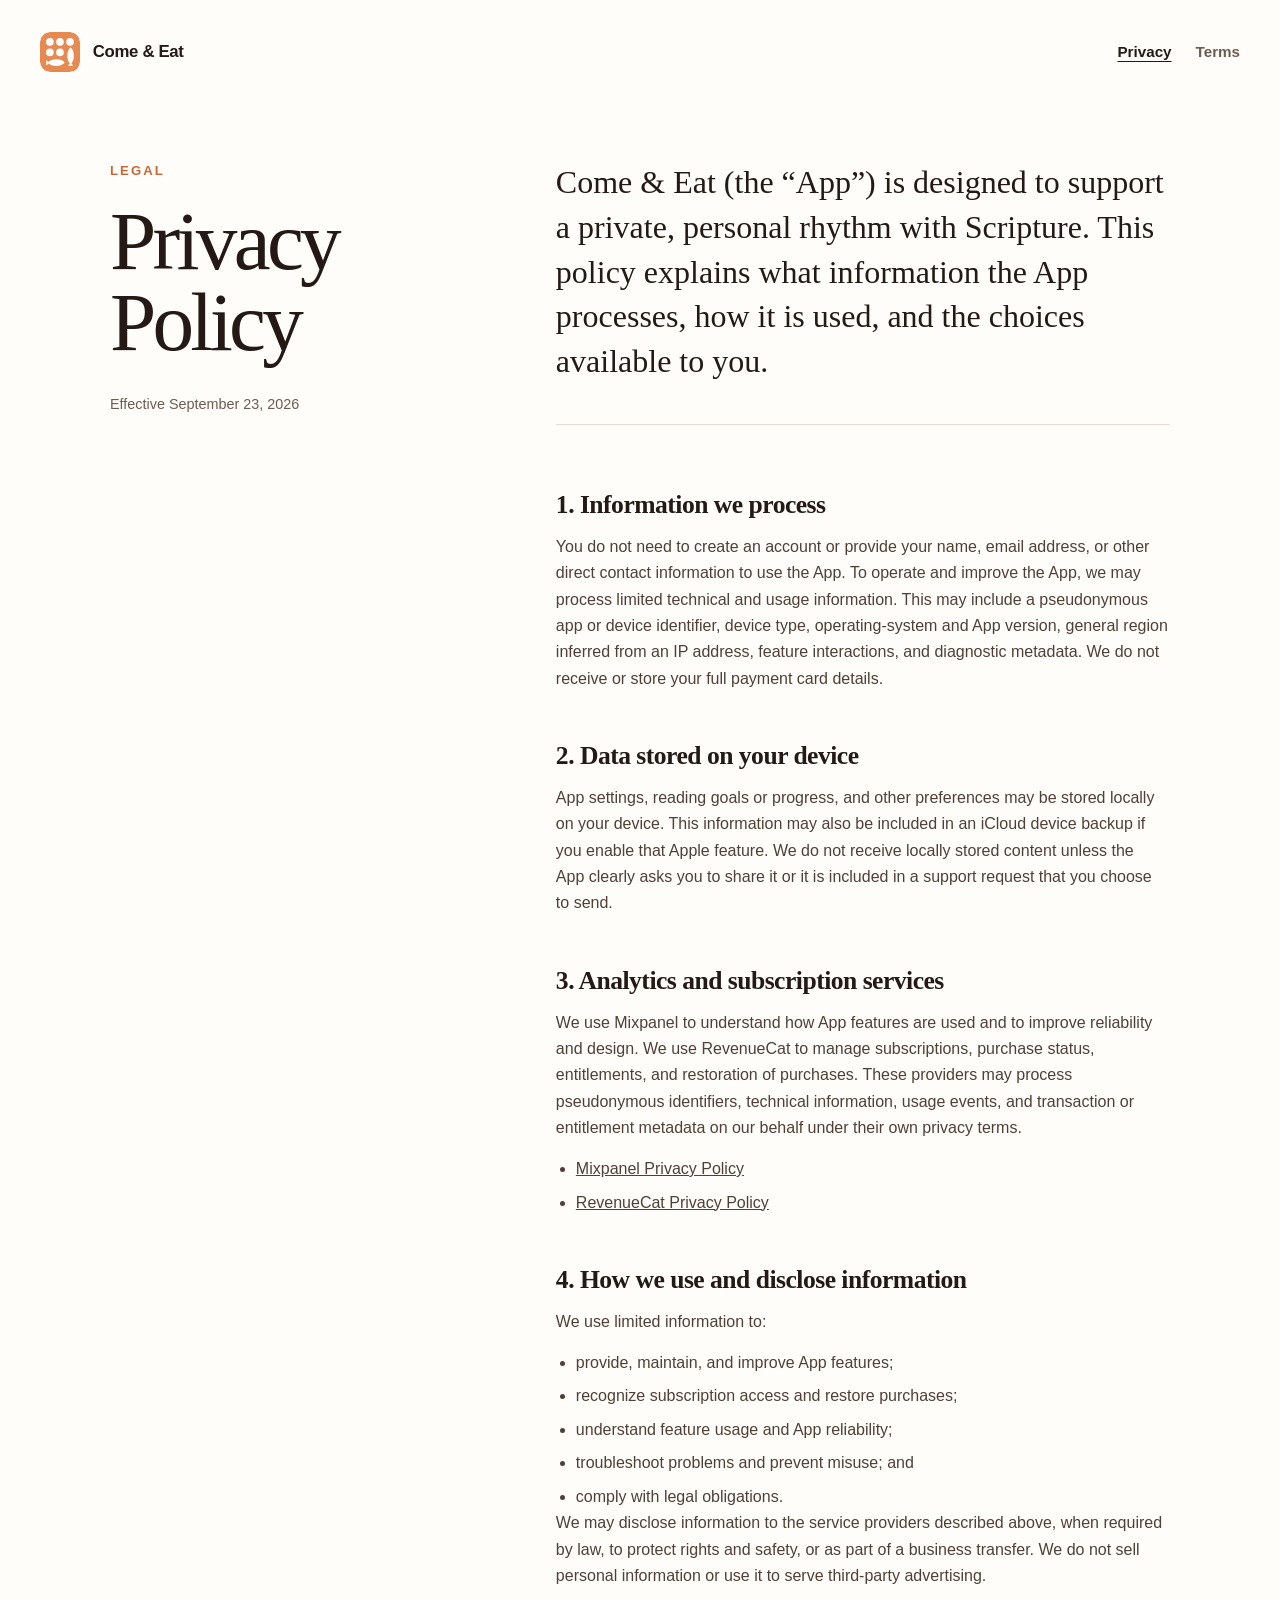
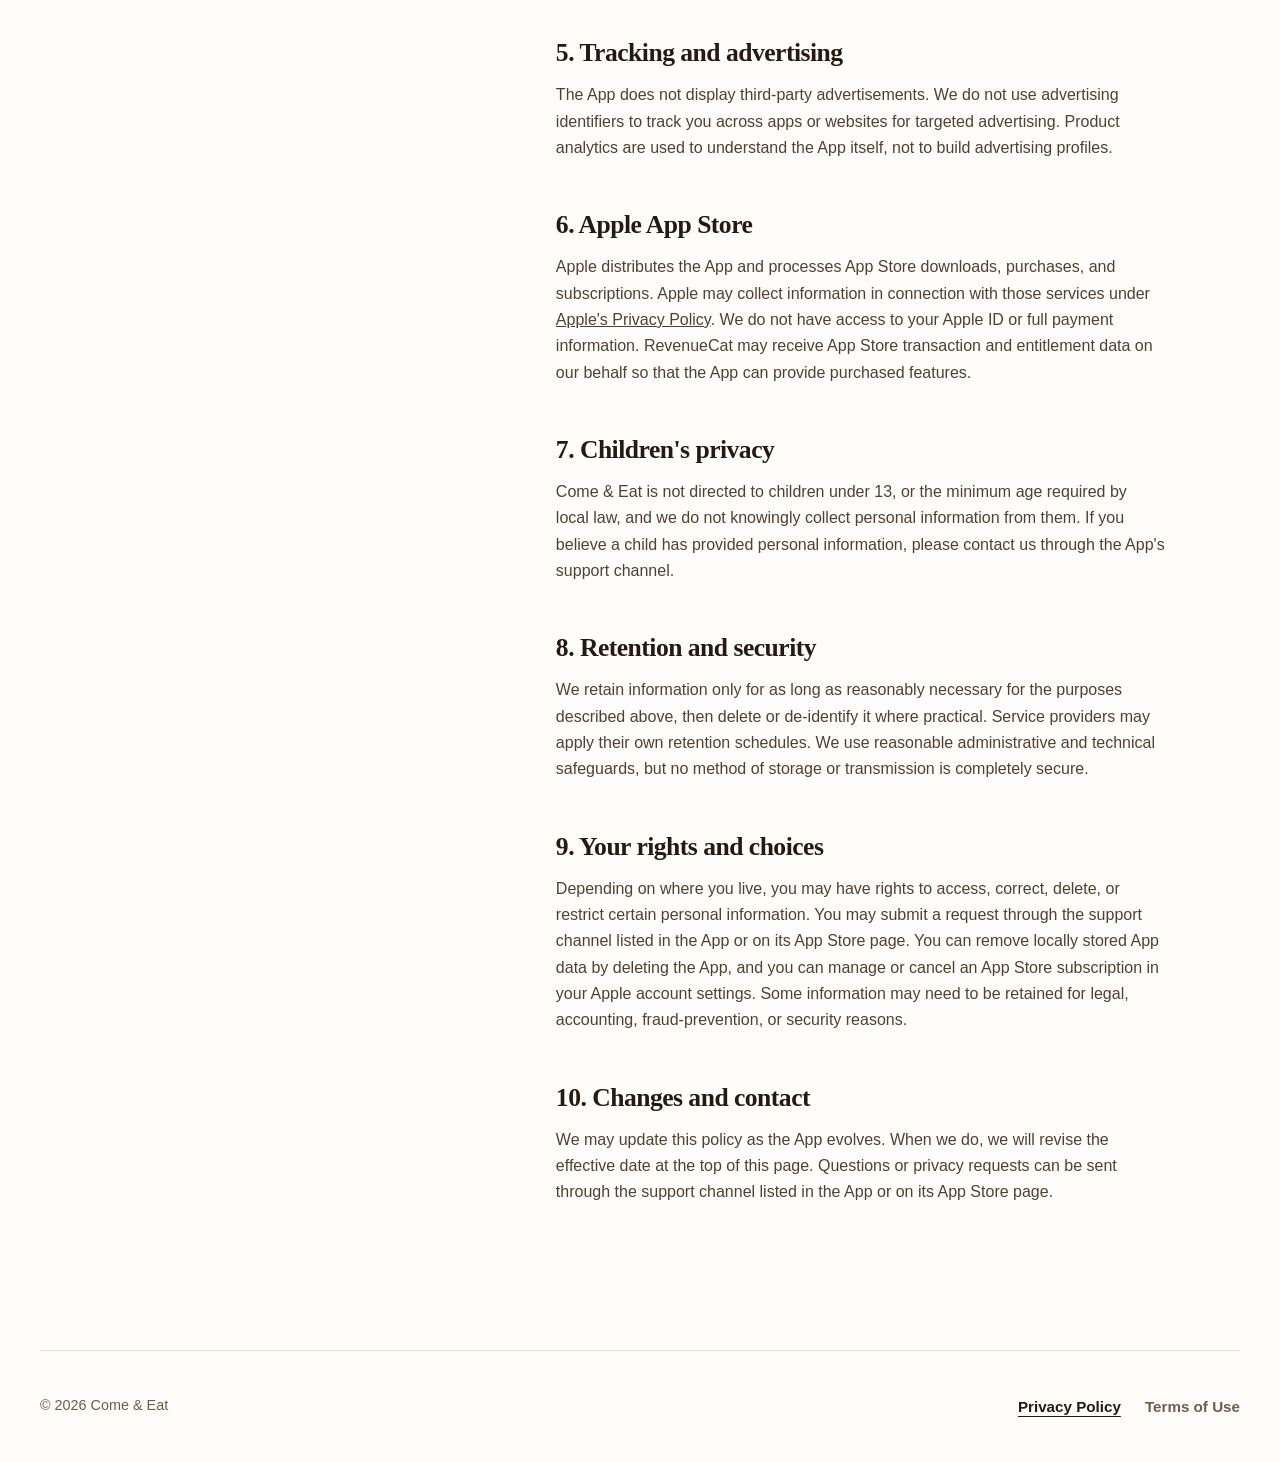
==== privacy/index.html @ 561737fc "Build Come & Eat landing and legal pages" ====
<!doctype html>
<html lang="en">
  <head>
    <meta charset="utf-8" />
    <meta name="viewport" content="width=device-width, initial-scale=1" />
    <meta name="theme-color" content="#e68a51" />
    <meta
      name="description"
      content="Privacy Policy for the Come &amp; Eat iOS app."
    />
    <link rel="icon" href="/assets/logo.svg" type="image/svg+xml" />
    <link rel="stylesheet" href="/assets/styles.css" />
    <title>Privacy Policy — Come &amp; Eat</title>
  </head>
  <body class="legal-page">
    <a class="skip-link" href="#main">Skip to content</a>

    <header class="site-header" aria-label="Primary navigation">
      <a class="wordmark" href="/" aria-label="Come &amp; Eat home">
        <img src="/assets/logo.svg" alt="" width="40" height="40" />
        <span>Come &amp; Eat</span>
      </a>
      <nav aria-label="Legal">
        <a aria-current="page" href="/privacy/">Privacy</a>
        <a href="/terms/">Terms</a>
      </nav>
    </header>

    <main id="main" class="legal-layout">
      <aside class="legal-intro">
        <p class="eyebrow">LEGAL</p>
        <h1>Privacy<br />Policy</h1>
        <p class="effective-date">Effective September 23, 2026</p>
      </aside>

      <article class="legal-content">
        <p class="summary">
          Come &amp; Eat (the “App”) is designed to support a private, personal
          rhythm with Scripture. This policy explains what information the App
          processes, how it is used, and the choices available to you.
        </p>

        <section>
          <h2>1. Information we process</h2>
          <p>
            You do not need to create an account or provide your name, email
            address, or other direct contact information to use the App. To
            operate and improve the App, we may process limited technical and
            usage information. This may include a pseudonymous app or device
            identifier, device type, operating-system and App version, general
            region inferred from an IP address, feature interactions, and
            diagnostic metadata. We do not receive or store your full payment
            card details.
          </p>
        </section>

        <section>
          <h2>2. Data stored on your device</h2>
          <p>
            App settings, reading goals or progress, and other preferences may
            be stored locally on your device. This information may also be
            included in an iCloud device backup if you enable that Apple feature.
            We do not receive locally stored content unless the App clearly asks
            you to share it or it is included in a support request that you
            choose to send.
          </p>
        </section>

        <section>
          <h2>3. Analytics and subscription services</h2>
          <p>
            We use Mixpanel to understand how App features are used and to
            improve reliability and design. We use RevenueCat to manage
            subscriptions, purchase status, entitlements, and restoration of
            purchases. These providers may process pseudonymous identifiers,
            technical information, usage events, and transaction or entitlement
            metadata on our behalf under their own privacy terms.
          </p>
          <ul>
            <li>
              <a href="https://mixpanel.com/legal/privacy-policy/">Mixpanel Privacy Policy</a>
            </li>
            <li>
              <a href="https://www.revenuecat.com/privacy">RevenueCat Privacy Policy</a>
            </li>
          </ul>
        </section>

        <section>
          <h2>4. How we use and disclose information</h2>
          <p>We use limited information to:</p>
          <ul>
            <li>provide, maintain, and improve App features;</li>
            <li>recognize subscription access and restore purchases;</li>
            <li>understand feature usage and App reliability;</li>
            <li>troubleshoot problems and prevent misuse; and</li>
            <li>comply with legal obligations.</li>
          </ul>
          <p>
            We may disclose information to the service providers described above,
            when required by law, to protect rights and safety, or as part of a
            business transfer. We do not sell personal information or use it to
            serve third-party advertising.
          </p>
        </section>

        <section>
          <h2>5. Tracking and advertising</h2>
          <p>
            The App does not display third-party advertisements. We do not use
            advertising identifiers to track you across apps or websites for
            targeted advertising. Product analytics are used to understand the
            App itself, not to build advertising profiles.
          </p>
        </section>

        <section>
          <h2>6. Apple App Store</h2>
          <p>
            Apple distributes the App and processes App Store downloads,
            purchases, and subscriptions. Apple may collect information in
            connection with those services under
            <a href="https://www.apple.com/legal/privacy/">Apple's Privacy Policy</a>.
            We do not have access to your Apple ID or full payment information.
            RevenueCat may receive App Store transaction and entitlement data on
            our behalf so that the App can provide purchased features.
          </p>
        </section>

        <section>
          <h2>7. Children's privacy</h2>
          <p>
            Come &amp; Eat is not directed to children under 13, or the minimum
            age required by local law, and we do not knowingly collect personal
            information from them. If you believe a child has provided personal
            information, please contact us through the App's support channel.
          </p>
        </section>

        <section>
          <h2>8. Retention and security</h2>
          <p>
            We retain information only for as long as reasonably necessary for
            the purposes described above, then delete or de-identify it where
            practical. Service providers may apply their own retention schedules.
            We use reasonable administrative and technical safeguards, but no
            method of storage or transmission is completely secure.
          </p>
        </section>

        <section>
          <h2>9. Your rights and choices</h2>
          <p>
            Depending on where you live, you may have rights to access, correct,
            delete, or restrict certain personal information. You may submit a
            request through the support channel listed in the App or on its App
            Store page. You can remove locally stored App data by deleting the
            App, and you can manage or cancel an App Store subscription in your
            Apple account settings. Some information may need to be retained for
            legal, accounting, fraud-prevention, or security reasons.
          </p>
        </section>

        <section>
          <h2>10. Changes and contact</h2>
          <p>
            We may update this policy as the App evolves. When we do, we will
            revise the effective date at the top of this page. Questions or
            privacy requests can be sent through the support channel listed in
            the App or on its App Store page.
          </p>
        </section>
      </article>
    </main>

    <footer class="site-footer">
      <p>© 2026 Come &amp; Eat</p>
      <div>
        <a aria-current="page" href="/privacy/">Privacy Policy</a>
        <a href="/terms/">Terms of Use</a>
      </div>
    </footer>
  </body>
</html>
---- assets/styles.css ----
:root {
  color-scheme: light;
  --orange: #e68a51;
  --orange-deep: #c96835;
  --ink: #241914;
  --muted: #6f5b50;
  --cream: #fff8f1;
  --paper: #fffdfa;
  --line: #eaded4;
  --white: #ffffff;
  --max-width: 1200px;
}

* {
  box-sizing: border-box;
}

html {
  background: var(--cream);
  scroll-behavior: smooth;
}

body {
  min-height: 100vh;
  margin: 0;
  color: var(--ink);
  background: var(--cream);
  font-family: Inter, ui-sans-serif, -apple-system, BlinkMacSystemFont, "Segoe UI",
    sans-serif;
  font-size: 1rem;
  line-height: 1.65;
  -webkit-font-smoothing: antialiased;
}

a {
  color: inherit;
}

.skip-link {
  position: fixed;
  top: 0.75rem;
  left: 0.75rem;
  z-index: 10;
  padding: 0.65rem 0.9rem;
  color: var(--white);
  background: var(--ink);
  border-radius: 0.5rem;
  transform: translateY(-180%);
}

.skip-link:focus {
  transform: translateY(0);
}

.site-header,
.site-footer {
  width: min(calc(100% - 3rem), var(--max-width));
  margin-inline: auto;
}

.site-header {
  display: flex;
  align-items: center;
  justify-content: space-between;
  min-height: 6.5rem;
  gap: 1.5rem;
}

.wordmark {
  display: inline-flex;
  align-items: center;
  gap: 0.8rem;
  font-size: 1.05rem;
  font-weight: 750;
  letter-spacing: -0.02em;
  text-decoration: none;
}

.wordmark img {
  display: block;
  border-radius: 0.65rem;
}

.site-header nav,
.site-footer div {
  display: flex;
  gap: 1.5rem;
}

.site-header nav a,
.site-footer a {
  color: var(--muted);
  font-size: 0.95rem;
  font-weight: 600;
  text-decoration-thickness: 0.08em;
  text-underline-offset: 0.28em;
}

.site-header nav a:not(:hover):not(:focus-visible):not([aria-current="page"]),
.site-footer a:not(:hover):not(:focus-visible):not([aria-current="page"]) {
  text-decoration-color: transparent;
}

.site-header nav a[aria-current="page"],
.site-footer a[aria-current="page"] {
  color: var(--ink);
}

.hero {
  display: grid;
  grid-template-columns: minmax(18rem, 0.88fr) minmax(22rem, 1.12fr);
  align-items: center;
  min-height: calc(100vh - 13.5rem);
  width: min(calc(100% - 3rem), var(--max-width));
  margin-inline: auto;
  padding: 4rem 0 6rem;
}

.hero-mark {
  position: relative;
  display: grid;
  place-items: center;
  justify-self: start;
  width: min(35vw, 27rem);
  aspect-ratio: 1;
}

.hero-mark::before {
  content: "";
  position: absolute;
  inset: 0;
  border: 1px solid rgba(36, 25, 20, 0.16);
  border-radius: 50%;
}

.hero-mark::after {
  content: "";
  position: absolute;
  width: 52%;
  height: 1px;
  top: 9%;
  left: -14%;
  background: var(--orange-deep);
  transform: rotate(-38deg);
  transform-origin: right center;
}

.hero-mark img {
  position: relative;
  z-index: 1;
  display: block;
  width: 56%;
  height: auto;
  border-radius: 22%;
  box-shadow: 0 2rem 5rem rgba(141, 75, 37, 0.24);
}

.hero-copy {
  padding-left: clamp(1rem, 7vw, 7rem);
}

.eyebrow {
  margin: 0 0 1.2rem;
  color: var(--orange-deep);
  font-size: 0.82rem;
  font-weight: 800;
  letter-spacing: 0.16em;
}

h1,
h2,
p {
  text-wrap: pretty;
}

.hero h1,
.legal-intro h1 {
  margin: 0;
  font-family: Georgia, "Times New Roman", serif;
  font-weight: 500;
  letter-spacing: -0.045em;
  line-height: 0.98;
}

.hero h1 {
  max-width: 11ch;
  font-size: clamp(3.4rem, 6.8vw, 6.7rem);
}

.lede {
  max-width: 31rem;
  margin: 1.8rem 0 2.1rem;
  color: var(--muted);
  font-size: clamp(1.05rem, 1.6vw, 1.25rem);
}

.app-store-button {
  display: inline-flex;
  align-items: center;
  gap: 0.7rem;
  min-height: 3.85rem;
  padding: 0.65rem 1.15rem;
  color: var(--white);
  background: var(--ink);
  border-radius: 0.9rem;
  text-decoration: none;
  box-shadow: 0 0.75rem 1.8rem rgba(36, 25, 20, 0.16);
  transition: transform 160ms ease, box-shadow 160ms ease;
}

.app-store-button:hover {
  transform: translateY(-2px);
  box-shadow: 0 1rem 2.2rem rgba(36, 25, 20, 0.2);
}

.app-store-button svg {
  width: 1.9rem;
  height: 1.9rem;
  fill: currentColor;
}

.app-store-button span {
  display: grid;
  font-size: 1.3rem;
  font-weight: 600;
  line-height: 1.1;
}

.app-store-button small {
  font-size: 0.66rem;
  font-weight: 500;
  letter-spacing: 0.02em;
}

.site-footer {
  display: flex;
  align-items: center;
  justify-content: space-between;
  min-height: 7rem;
  padding: 1.5rem 0;
  border-top: 1px solid var(--line);
}

.site-footer p {
  margin: 0;
  color: var(--muted);
  font-size: 0.9rem;
}

.legal-page {
  background: var(--paper);
}

.legal-layout {
  display: grid;
  grid-template-columns: minmax(15rem, 0.7fr) minmax(24rem, 1.3fr);
  gap: clamp(3rem, 9vw, 9rem);
  width: min(calc(100% - 3rem), 1060px);
  margin: 3.5rem auto 9rem;
}

.legal-intro {
  align-self: start;
  position: sticky;
  top: 3rem;
}

.legal-intro h1 {
  font-size: clamp(3.8rem, 6.5vw, 6rem);
}

.effective-date {
  margin: 1.8rem 0 0;
  color: var(--muted);
  font-size: 0.9rem;
}

.legal-content {
  max-width: 44rem;
}

.legal-content .summary {
  margin: 0 0 4rem;
  padding-bottom: 2.5rem;
  border-bottom: 1px solid var(--line);
  color: var(--ink);
  font-family: Georgia, "Times New Roman", serif;
  font-size: clamp(1.45rem, 2.8vw, 2rem);
  line-height: 1.4;
}

.legal-content section + section {
  margin-top: 3rem;
}

.legal-content h2 {
  margin: 0 0 0.8rem;
  font-family: Georgia, "Times New Roman", serif;
  font-size: clamp(1.45rem, 2vw, 1.8rem);
  font-weight: 600;
  letter-spacing: -0.02em;
  line-height: 1.25;
}

.legal-content p,
.legal-content li {
  color: #503f36;
}

.legal-content p {
  margin: 0;
}

.legal-content ul {
  margin: 0.9rem 0 0;
  padding-left: 1.25rem;
}

.legal-content li + li {
  margin-top: 0.45rem;
}

:focus-visible {
  outline: 3px solid var(--orange-deep);
  outline-offset: 4px;
}

@media (max-width: 780px) {
  .site-header,
  .site-footer,
  .hero,
  .legal-layout {
    width: min(calc(100% - 2rem), var(--max-width));
  }

  .site-header {
    min-height: 5.5rem;
  }

  .hero {
    grid-template-columns: 1fr;
    min-height: auto;
    padding: 2rem 0 5rem;
  }

  .hero-mark {
    width: min(78vw, 22rem);
    margin: 0 auto 4rem;
  }

  .hero-copy {
    padding-left: 0;
  }

  .hero h1 {
    font-size: clamp(3.35rem, 15vw, 5.2rem);
  }

  .legal-layout {
    grid-template-columns: 1fr;
    gap: 4rem;
    margin-top: 3rem;
    margin-bottom: 6rem;
  }

  .legal-intro {
    position: static;
  }

  .legal-intro h1 {
    font-size: clamp(3.6rem, 16vw, 5rem);
  }

  .legal-content .summary {
    margin-bottom: 3rem;
  }
}

@media (max-width: 520px) {
  .wordmark span {
    position: absolute;
    width: 1px;
    height: 1px;
    overflow: hidden;
    clip: rect(0 0 0 0);
    clip-path: inset(50%);
    white-space: nowrap;
  }

  .site-header nav,
  .site-footer div {
    gap: 1rem;
  }

  .site-footer {
    align-items: flex-start;
    flex-direction: column;
    justify-content: center;
    gap: 0.6rem;
  }
}

@media (prefers-reduced-motion: reduce) {
  html {
    scroll-behavior: auto;
  }

  .app-store-button {
    transition: none;
  }
}
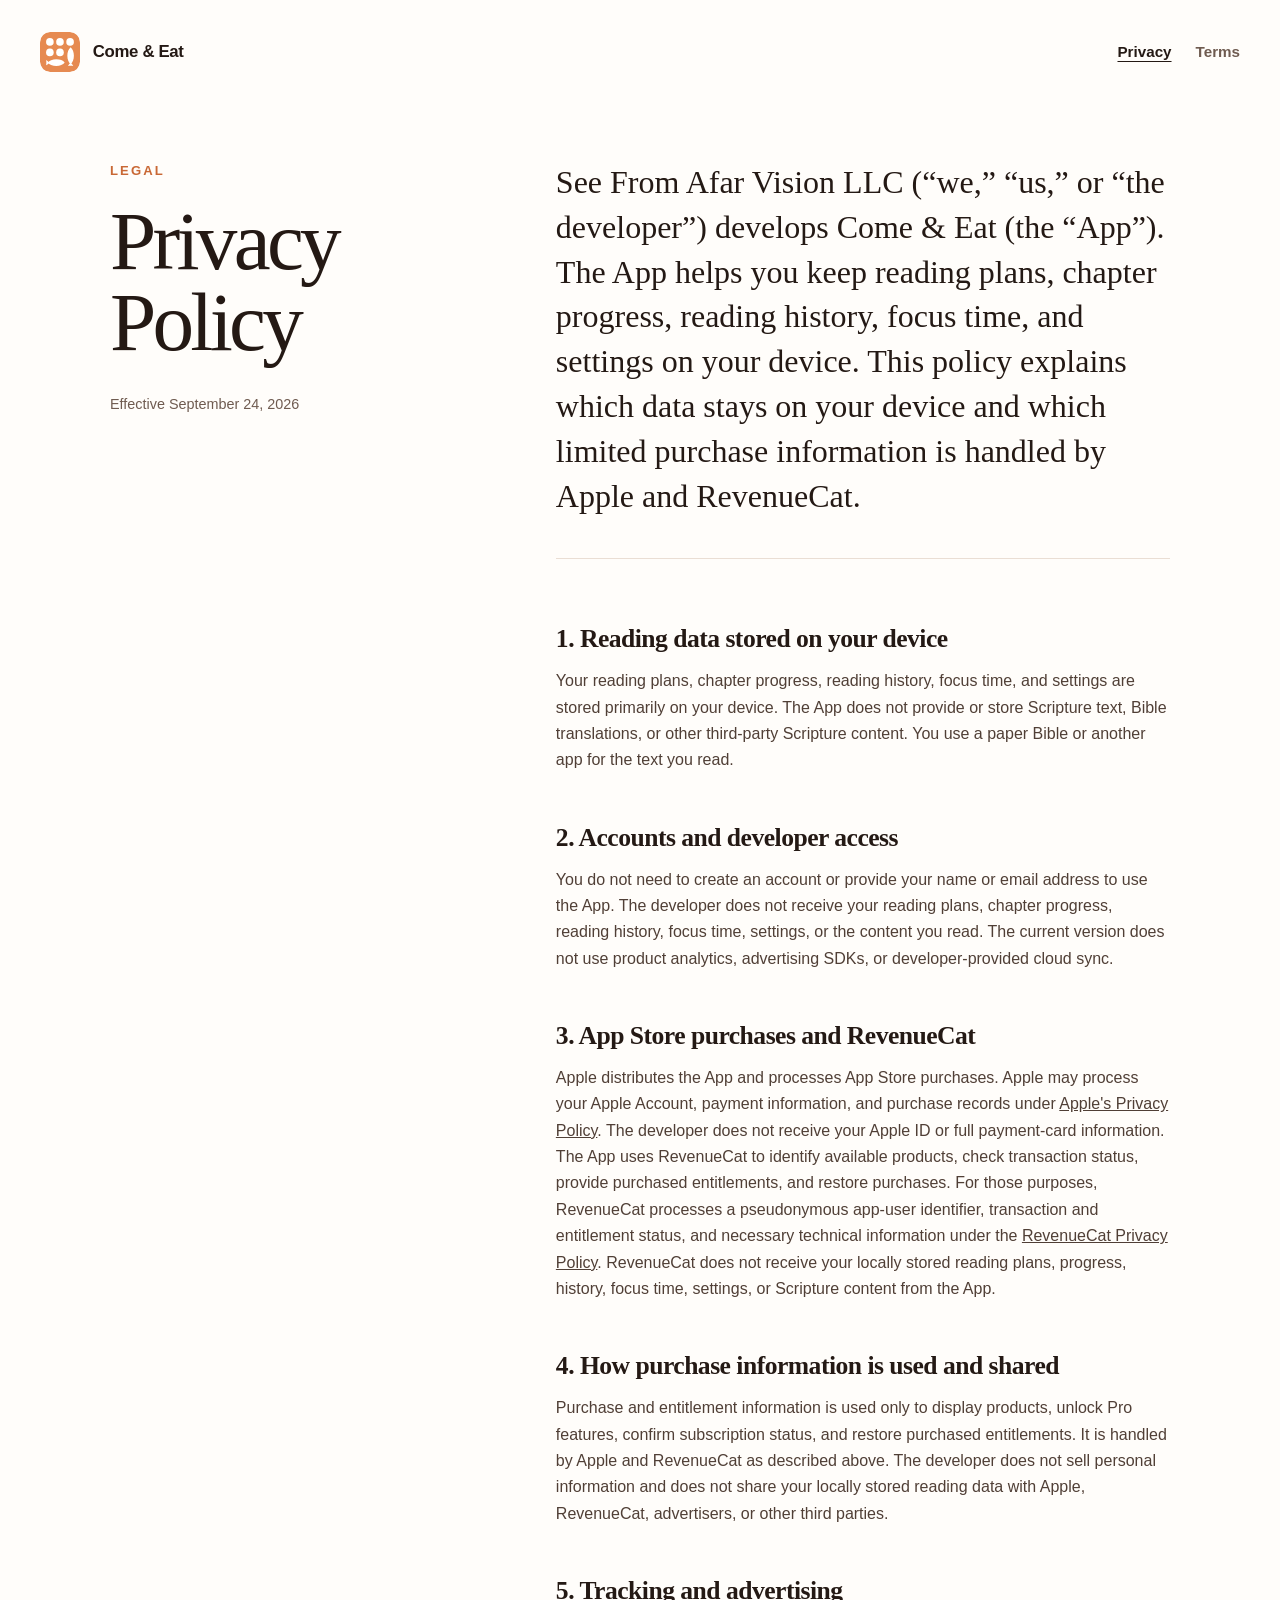
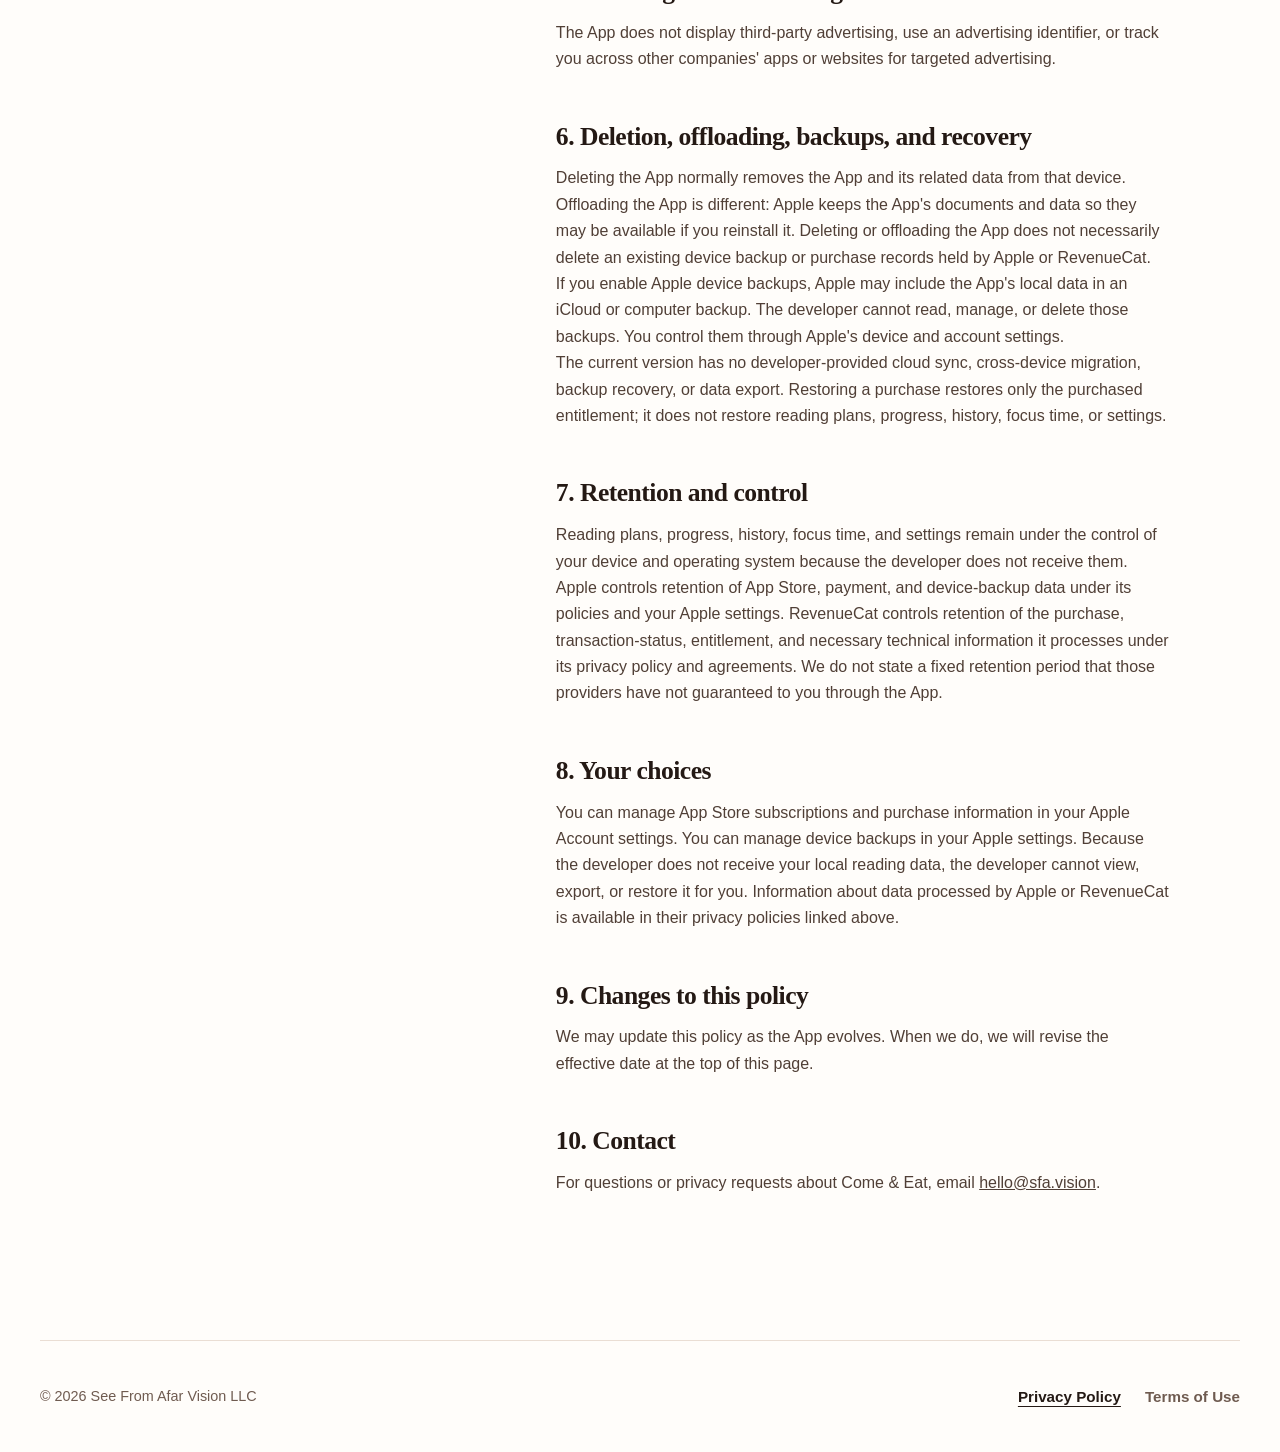
==== commit c9b29c31: "Correct privacy policy and terms" ====
--- a/privacy/index.html
+++ b/privacy/index.html
@@ -30,151 +30,155 @@
       <aside class="legal-intro">
         <p class="eyebrow">LEGAL</p>
         <h1>Privacy<br />Policy</h1>
-        <p class="effective-date">Effective September 23, 2026</p>
+        <p class="effective-date">Effective September 24, 2026</p>
       </aside>
 
       <article class="legal-content">
         <p class="summary">
-          Come &amp; Eat (the “App”) is designed to support a private, personal
-          rhythm with Scripture. This policy explains what information the App
-          processes, how it is used, and the choices available to you.
+          See From Afar Vision LLC (“we,” “us,” or “the developer”) develops
+          Come &amp; Eat (the “App”). The App helps you keep reading plans,
+          chapter progress, reading history, focus time, and settings on your
+          device. This policy explains which data stays on your device and which
+          limited purchase information is handled by Apple and RevenueCat.
         </p>
 
         <section>
-          <h2>1. Information we process</h2>
+          <h2>1. Reading data stored on your device</h2>
           <p>
-            You do not need to create an account or provide your name, email
-            address, or other direct contact information to use the App. To
-            operate and improve the App, we may process limited technical and
-            usage information. This may include a pseudonymous app or device
-            identifier, device type, operating-system and App version, general
-            region inferred from an IP address, feature interactions, and
-            diagnostic metadata. We do not receive or store your full payment
-            card details.
+            Your reading plans, chapter progress, reading history, focus time,
+            and settings are stored primarily on your device. The App does not
+            provide or store Scripture text, Bible translations, or other
+            third-party Scripture content. You use a paper Bible or another app
+            for the text you read.
           </p>
         </section>
 
         <section>
-          <h2>2. Data stored on your device</h2>
+          <h2>2. Accounts and developer access</h2>
           <p>
-            App settings, reading goals or progress, and other preferences may
-            be stored locally on your device. This information may also be
-            included in an iCloud device backup if you enable that Apple feature.
-            We do not receive locally stored content unless the App clearly asks
-            you to share it or it is included in a support request that you
-            choose to send.
+            You do not need to create an account or provide your name or email
+            address to use the App. The developer does not receive your reading
+            plans, chapter progress, reading history, focus time, settings, or
+            the content you read. The current version does not use product
+            analytics, advertising SDKs, or developer-provided cloud sync.
           </p>
         </section>
 
         <section>
-          <h2>3. Analytics and subscription services</h2>
+          <h2>3. App Store purchases and RevenueCat</h2>
           <p>
-            We use Mixpanel to understand how App features are used and to
-            improve reliability and design. We use RevenueCat to manage
-            subscriptions, purchase status, entitlements, and restoration of
-            purchases. These providers may process pseudonymous identifiers,
-            technical information, usage events, and transaction or entitlement
-            metadata on our behalf under their own privacy terms.
+            Apple distributes the App and processes App Store purchases. Apple
+            may process your Apple Account, payment information, and purchase
+            records under
+            <a href="https://www.apple.com/legal/privacy/">Apple's Privacy Policy</a>.
+            The developer does not receive your Apple ID or full payment-card
+            information.
           </p>
-          <ul>
-            <li>
-              <a href="https://mixpanel.com/legal/privacy-policy/">Mixpanel Privacy Policy</a>
-            </li>
-            <li>
-              <a href="https://www.revenuecat.com/privacy">RevenueCat Privacy Policy</a>
-            </li>
-          </ul>
+          <p>
+            The App uses RevenueCat to identify available products, check
+            transaction status, provide purchased entitlements, and restore
+            purchases. For those purposes, RevenueCat processes a pseudonymous
+            app-user identifier, transaction and entitlement status, and
+            necessary technical information under the
+            <a href="https://www.revenuecat.com/privacy">RevenueCat Privacy Policy</a>.
+            RevenueCat does not receive your locally stored reading plans,
+            progress, history, focus time, settings, or Scripture content from
+            the App.
+          </p>
         </section>
 
         <section>
-          <h2>4. How we use and disclose information</h2>
-          <p>We use limited information to:</p>
-          <ul>
-            <li>provide, maintain, and improve App features;</li>
-            <li>recognize subscription access and restore purchases;</li>
-            <li>understand feature usage and App reliability;</li>
-            <li>troubleshoot problems and prevent misuse; and</li>
-            <li>comply with legal obligations.</li>
-          </ul>
+          <h2>4. How purchase information is used and shared</h2>
           <p>
-            We may disclose information to the service providers described above,
-            when required by law, to protect rights and safety, or as part of a
-            business transfer. We do not sell personal information or use it to
-            serve third-party advertising.
+            Purchase and entitlement information is used only to display
+            products, unlock Pro features, confirm subscription status, and
+            restore purchased entitlements. It is handled by Apple and
+            RevenueCat as described above. The developer does not sell personal
+            information and does not share your locally stored reading data with
+            Apple, RevenueCat, advertisers, or other third parties.
           </p>
         </section>
 
         <section>
           <h2>5. Tracking and advertising</h2>
           <p>
-            The App does not display third-party advertisements. We do not use
-            advertising identifiers to track you across apps or websites for
-            targeted advertising. Product analytics are used to understand the
-            App itself, not to build advertising profiles.
+            The App does not display third-party advertising, use an advertising
+            identifier, or track you across other companies' apps or websites
+            for targeted advertising.
           </p>
         </section>
 
         <section>
-          <h2>6. Apple App Store</h2>
+          <h2>6. Deletion, offloading, backups, and recovery</h2>
           <p>
-            Apple distributes the App and processes App Store downloads,
-            purchases, and subscriptions. Apple may collect information in
-            connection with those services under
-            <a href="https://www.apple.com/legal/privacy/">Apple's Privacy Policy</a>.
-            We do not have access to your Apple ID or full payment information.
-            RevenueCat may receive App Store transaction and entitlement data on
-            our behalf so that the App can provide purchased features.
+            Deleting the App normally removes the App and its related data from
+            that device. Offloading the App is different: Apple keeps the App's
+            documents and data so they may be available if you reinstall it.
+            Deleting or offloading the App does not necessarily delete an
+            existing device backup or purchase records held by Apple or
+            RevenueCat.
+          </p>
+          <p>
+            If you enable Apple device backups, Apple may include the App's local
+            data in an iCloud or computer backup. The developer cannot read,
+            manage, or delete those backups. You control them through Apple's
+            device and account settings.
+          </p>
+          <p>
+            The current version has no developer-provided cloud sync,
+            cross-device migration, backup recovery, or data export. Restoring a
+            purchase restores only the purchased entitlement; it does not
+            restore reading plans, progress, history, focus time, or settings.
           </p>
         </section>
 
         <section>
-          <h2>7. Children's privacy</h2>
+          <h2>7. Retention and control</h2>
           <p>
-            Come &amp; Eat is not directed to children under 13, or the minimum
-            age required by local law, and we do not knowingly collect personal
-            information from them. If you believe a child has provided personal
-            information, please contact us through the App's support channel.
+            Reading plans, progress, history, focus time, and settings remain
+            under the control of your device and operating system because the
+            developer does not receive them. Apple controls retention of App
+            Store, payment, and device-backup data under its policies and your
+            Apple settings. RevenueCat controls retention of the purchase,
+            transaction-status, entitlement, and necessary technical information
+            it processes under its privacy policy and agreements. We do not state
+            a fixed retention period that those providers have not guaranteed to
+            you through the App.
           </p>
         </section>
 
         <section>
-          <h2>8. Retention and security</h2>
+          <h2>8. Your choices</h2>
           <p>
-            We retain information only for as long as reasonably necessary for
-            the purposes described above, then delete or de-identify it where
-            practical. Service providers may apply their own retention schedules.
-            We use reasonable administrative and technical safeguards, but no
-            method of storage or transmission is completely secure.
+            You can manage App Store subscriptions and purchase information in
+            your Apple Account settings. You can manage device backups in your
+            Apple settings. Because the developer does not receive your local
+            reading data, the developer cannot view, export, or restore it for
+            you. Information about data processed by Apple or RevenueCat is
+            available in their privacy policies linked above.
           </p>
         </section>
 
         <section>
-          <h2>9. Your rights and choices</h2>
+          <h2>9. Changes to this policy</h2>
           <p>
-            Depending on where you live, you may have rights to access, correct,
-            delete, or restrict certain personal information. You may submit a
-            request through the support channel listed in the App or on its App
-            Store page. You can remove locally stored App data by deleting the
-            App, and you can manage or cancel an App Store subscription in your
-            Apple account settings. Some information may need to be retained for
-            legal, accounting, fraud-prevention, or security reasons.
+            We may update this policy as the App evolves. When we do, we will
+            revise the effective date at the top of this page.
           </p>
         </section>
 
         <section>
-          <h2>10. Changes and contact</h2>
+          <h2>10. Contact</h2>
           <p>
-            We may update this policy as the App evolves. When we do, we will
-            revise the effective date at the top of this page. Questions or
-            privacy requests can be sent through the support channel listed in
-            the App or on its App Store page.
+            For questions or privacy requests about Come &amp; Eat, email
+            <a href="mailto:hello@sfa.vision">hello@sfa.vision</a>.
           </p>
         </section>
       </article>
     </main>
 
     <footer class="site-footer">
-      <p>© 2026 Come &amp; Eat</p>
+      <p>© 2026 See From Afar Vision LLC</p>
       <div>
         <a aria-current="page" href="/privacy/">Privacy Policy</a>
         <a href="/terms/">Terms of Use</a>
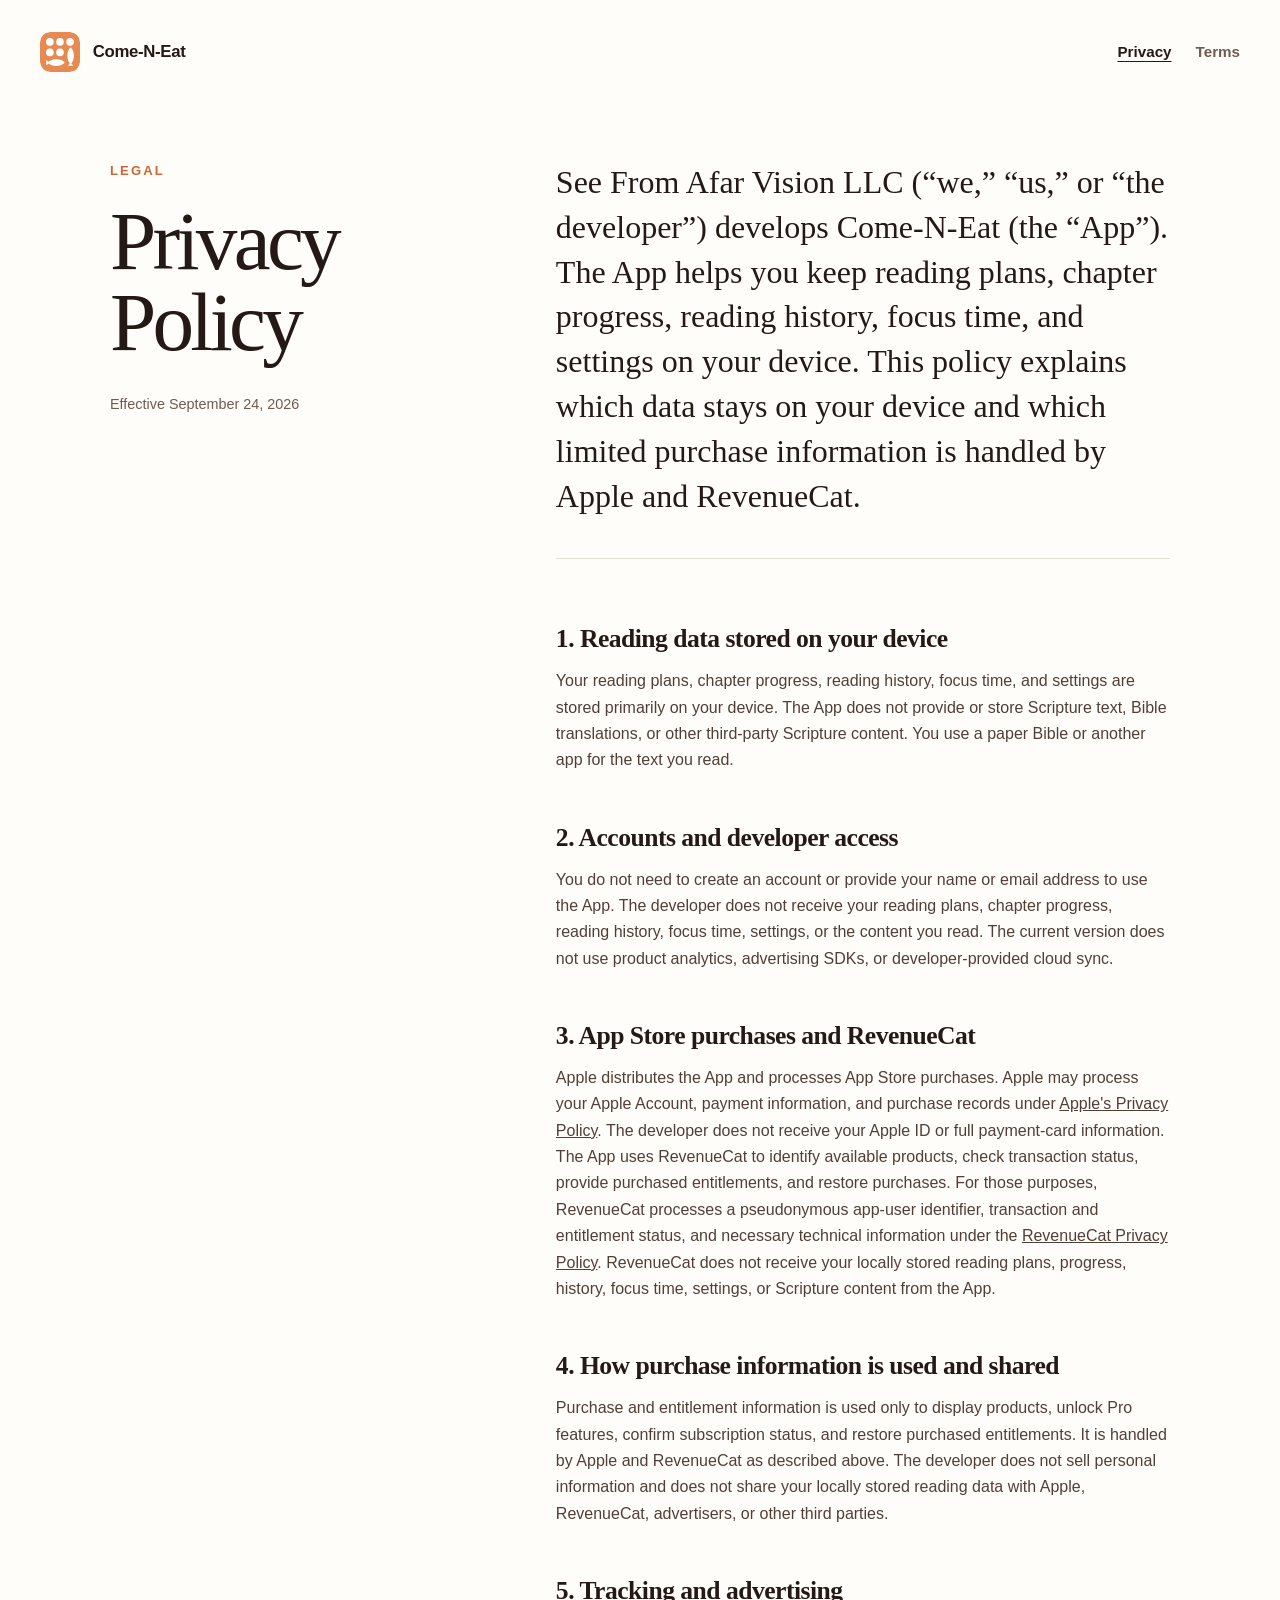
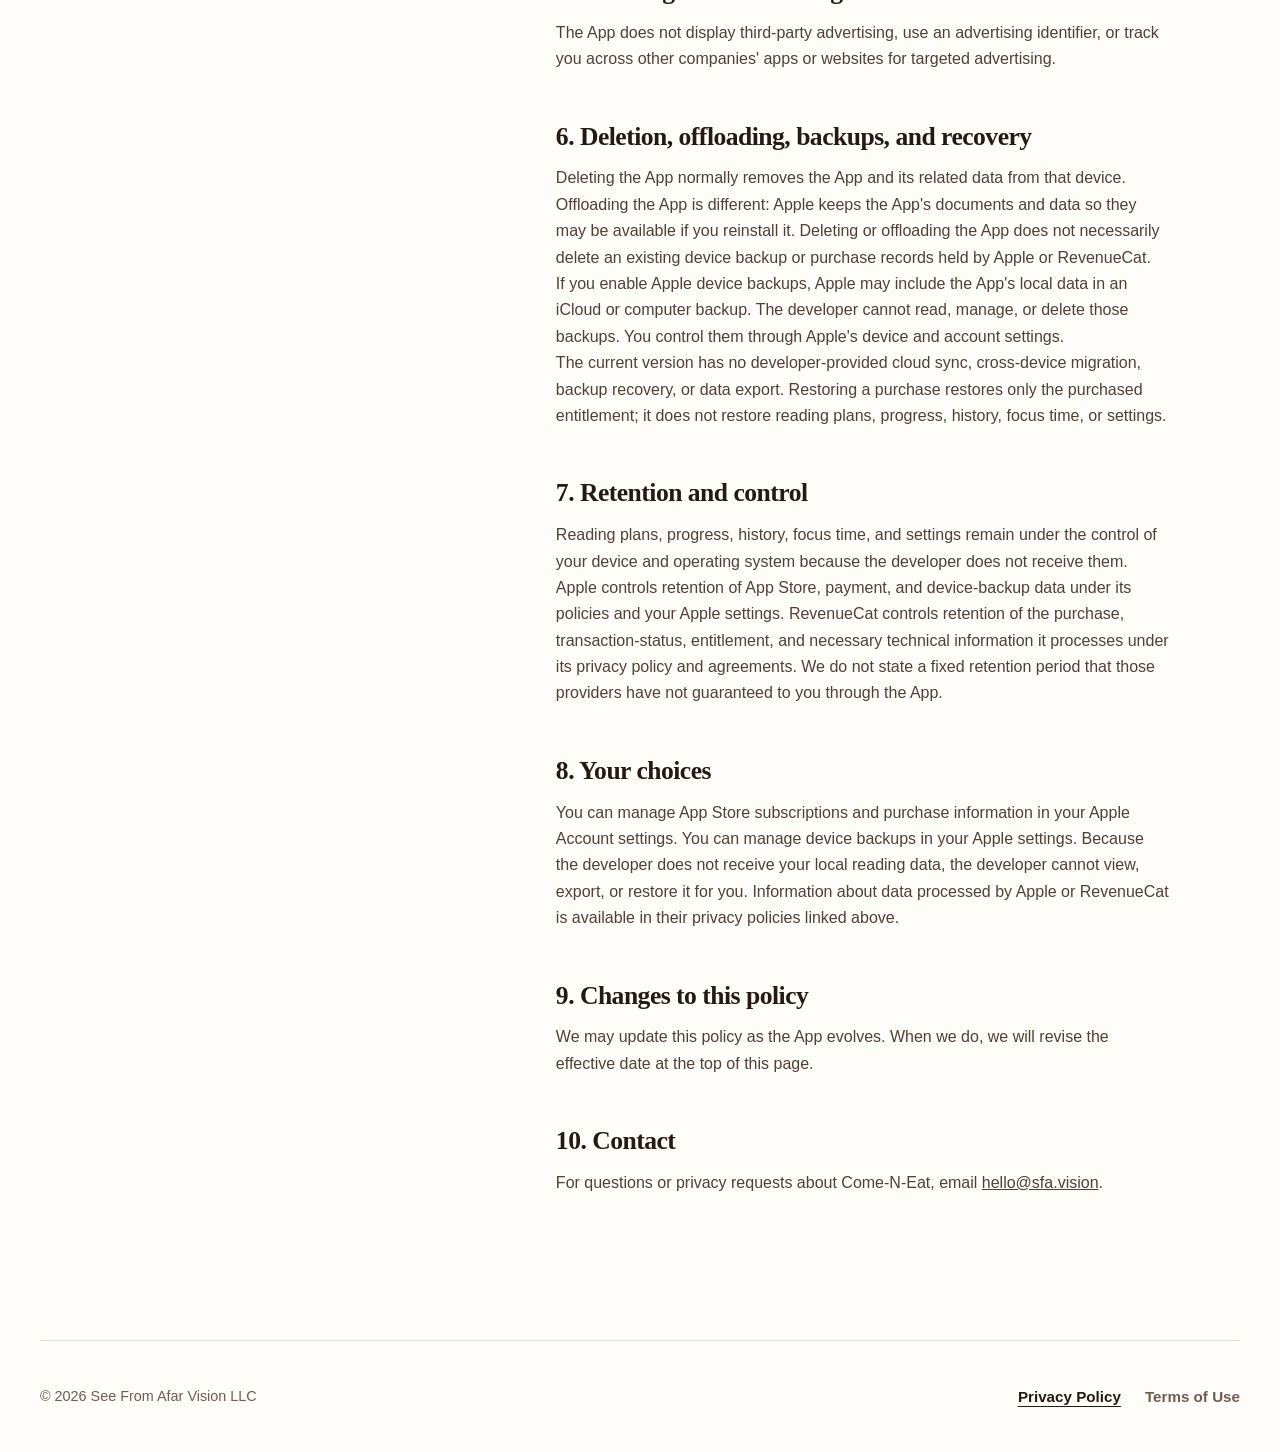
==== commit b7b4da49: "Rename website to Come-N-Eat" ====
--- a/privacy/index.html
+++ b/privacy/index.html
@@ -6,19 +6,19 @@
     <meta name="theme-color" content="#e68a51" />
     <meta
       name="description"
-      content="Privacy Policy for the Come &amp; Eat iOS app."
+      content="Privacy Policy for the Come-N-Eat iOS app."
     />
     <link rel="icon" href="/assets/logo.svg" type="image/svg+xml" />
     <link rel="stylesheet" href="/assets/styles.css" />
-    <title>Privacy Policy — Come &amp; Eat</title>
+    <title>Privacy Policy — Come-N-Eat</title>
   </head>
   <body class="legal-page">
     <a class="skip-link" href="#main">Skip to content</a>
 
     <header class="site-header" aria-label="Primary navigation">
-      <a class="wordmark" href="/" aria-label="Come &amp; Eat home">
+      <a class="wordmark" href="/" aria-label="Come-N-Eat home">
         <img src="/assets/logo.svg" alt="" width="40" height="40" />
-        <span>Come &amp; Eat</span>
+        <span>Come-N-Eat</span>
       </a>
       <nav aria-label="Legal">
         <a aria-current="page" href="/privacy/">Privacy</a>
@@ -36,7 +36,7 @@
       <article class="legal-content">
         <p class="summary">
           See From Afar Vision LLC (“we,” “us,” or “the developer”) develops
-          Come &amp; Eat (the “App”). The App helps you keep reading plans,
+          Come-N-Eat (the “App”). The App helps you keep reading plans,
           chapter progress, reading history, focus time, and settings on your
           device. This policy explains which data stays on your device and which
           limited purchase information is handled by Apple and RevenueCat.
@@ -170,7 +170,7 @@
         <section>
           <h2>10. Contact</h2>
           <p>
-            For questions or privacy requests about Come &amp; Eat, email
+            For questions or privacy requests about Come-N-Eat, email
             <a href="mailto:hello@sfa.vision">hello@sfa.vision</a>.
           </p>
         </section>
